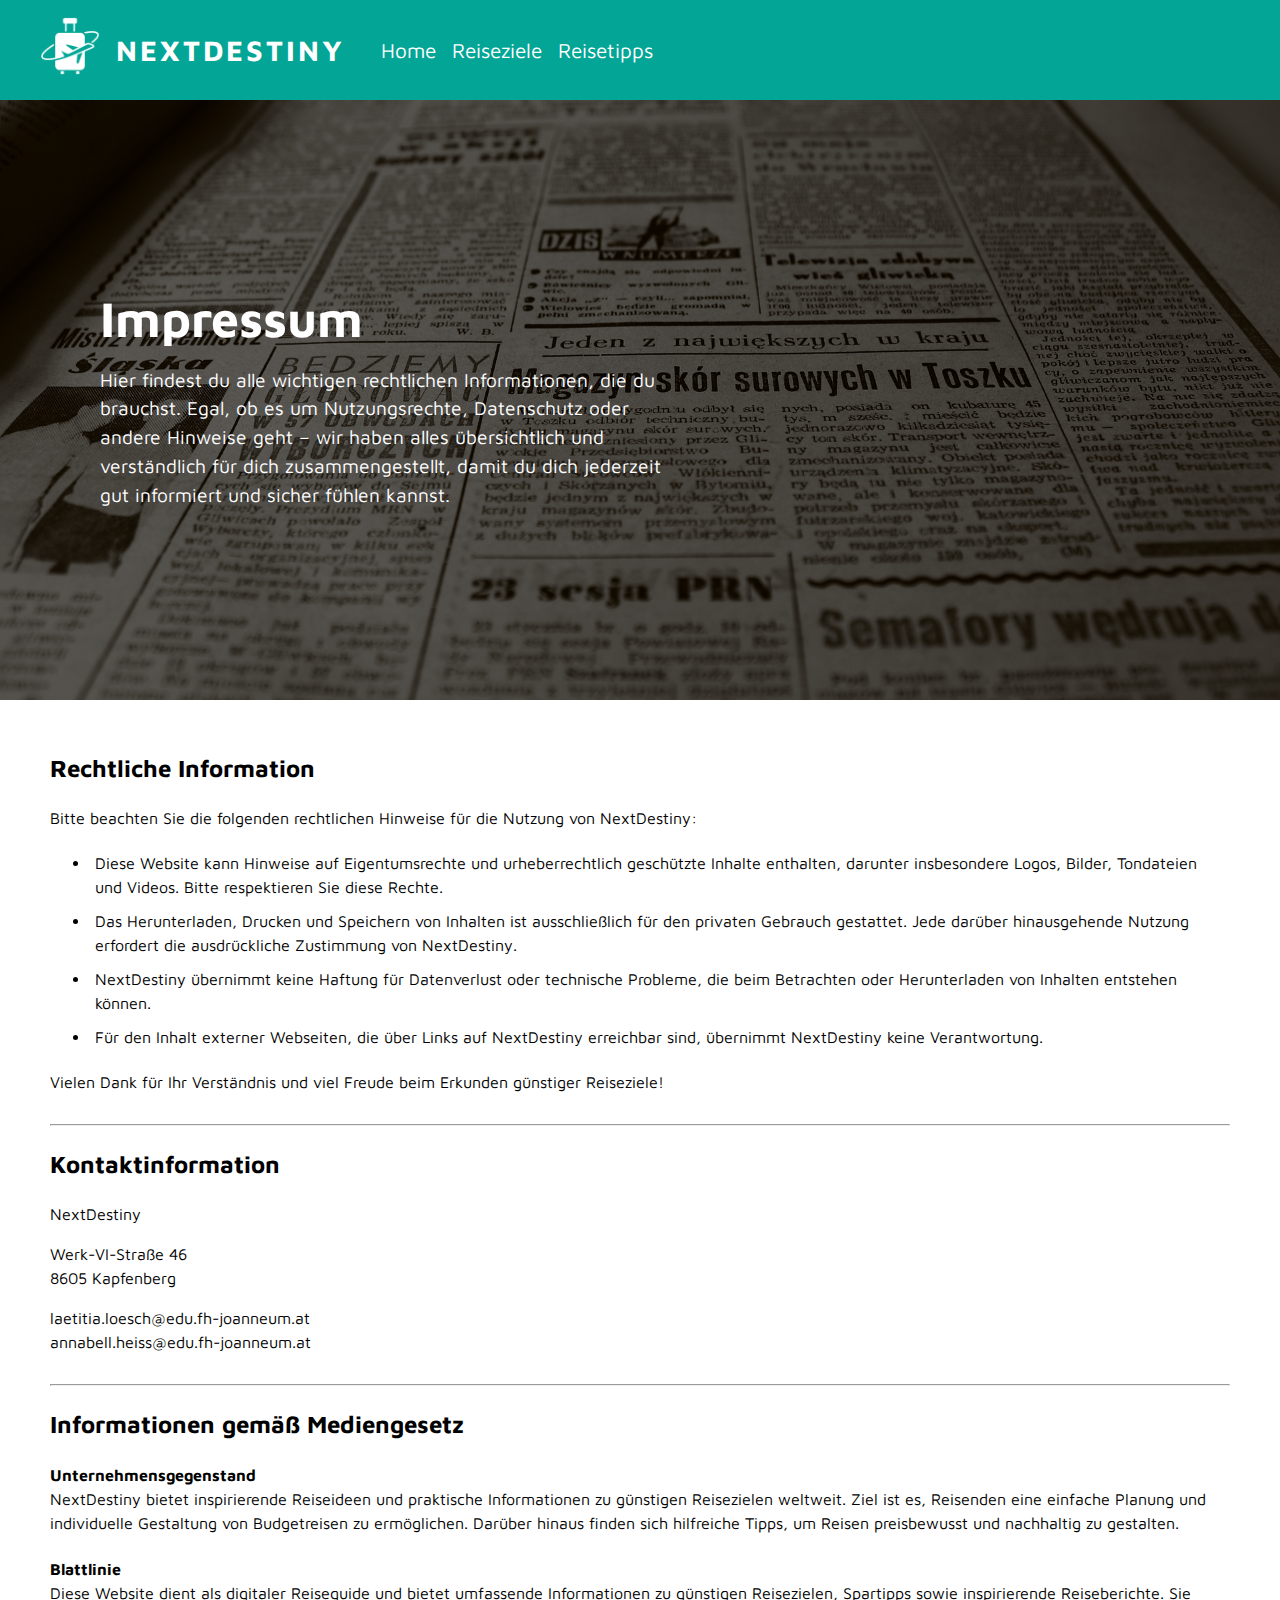
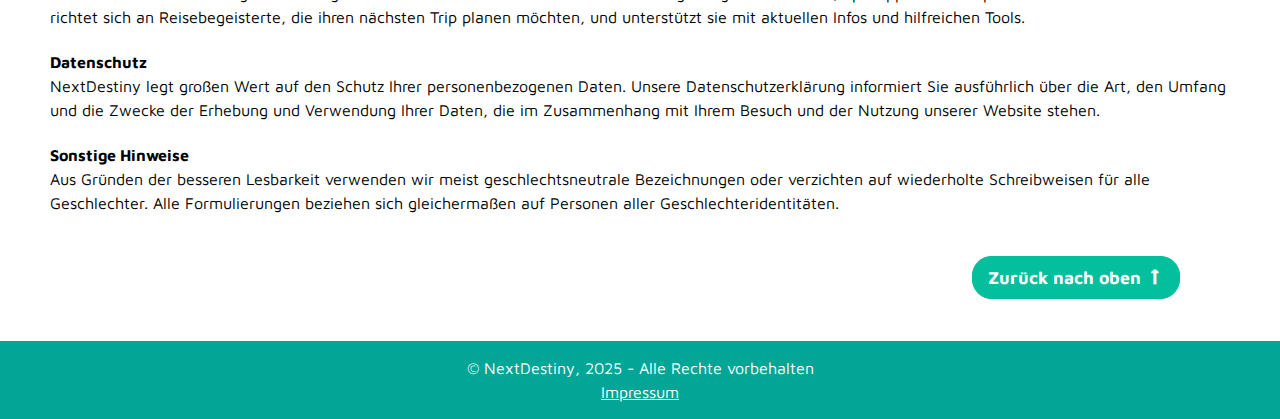
==== impressum.html @ 3f6e86ed "Initialer Commit" ====
<!DOCTYPE html>
<html lang="de">
<head>
  <meta name="viewport" content="width=device-width, initial-scale=1.0">
  <meta charset="UTF-8">
  <link rel="stylesheet" href="./css/impressum//style.css">
  <link rel="stylesheet" href="./css/impressum//tablet.css">
  <link rel="stylesheet" href="./css/impressum//mobile.css">

  <title>Impressum</title>
</head>
<body>
  <header>
    <!-- Navigation -->
    <nav class="navbar" id="navbar">
      <div class="menu-toggle" id="mobile-menu">
        <span class="bar"></span>
        <span class="bar"></span>
        <span class="bar"></span>
      </div>
        <ul class="nav-list">
          <li><a href="index.html"><img src="./img/logo.png" alt=""></a></li>
          <li class="name"><a href="./index.html">NextDestiny</a></li>
          <li><a href="./index.html">Home</a></li>
          <li><a href="./reiseziele.html">Reiseziele</a></li>
          <li><a href="./reisetipps.html">Reisetipps</a></li>
        </ul>
    </nav>

    
    <!-- Banner -->
    <div class="header-image">
      <div class="background-img"></div>
      <div class="text">
        <h1>Impressum</h1>
        <p>
          Hier findest du alle wichtigen rechtlichen Informationen, die du brauchst. Egal, ob es um Nutzungsrechte, Datenschutz oder andere Hinweise geht – wir haben alles übersichtlich und verständlich für dich zusammengestellt, damit du dich jederzeit gut informiert und sicher fühlen kannst.
        </p>
      </div>
    </div>

  </header>


  <main>
    <section id="info">
      <h2>Rechtliche Information</h2>
      <p>Bitte beachten Sie die folgenden rechtlichen Hinweise für die Nutzung von NextDestiny:
        <ul>
          <li>
            Diese Website kann Hinweise auf Eigentumsrechte und urheberrechtlich geschützte Inhalte enthalten, darunter insbesondere Logos, Bilder, Tondateien und Videos. Bitte respektieren Sie diese Rechte.
          </li>
          <li>
            Das Herunterladen, Drucken und Speichern von Inhalten ist ausschließlich für den privaten Gebrauch gestattet. Jede darüber hinausgehende Nutzung erfordert die ausdrückliche Zustimmung von NextDestiny.
          </li>
          <li>
            NextDestiny übernimmt keine Haftung für Datenverlust oder technische Probleme, die beim Betrachten oder Herunterladen von Inhalten entstehen können.
          </li>
          <li>
            Für den Inhalt externer Webseiten, die über Links auf NextDestiny erreichbar sind, übernimmt NextDestiny keine Verantwortung.
          </li>
        </ul>
        Vielen Dank für Ihr Verständnis und viel Freude beim Erkunden günstiger Reiseziele!
        </p>
    </section>

    <hr>

    <section id="kontakt">
      <h2>Kontaktinformation</h2>
      <p>NextDestiny</p>
      <p>Werk-VI-Straße 46 <br> 8605 Kapfenberg</p>
      <p>
        laetitia.loesch@edu.fh-joanneum.at
        <br>
        annabell.heiss@edu.fh-joanneum.at
      </p>
    </section>

    <hr>

    <section id="mediengesetz">
      <h2>Informationen gemäß Mediengesetz</h2>
      <h4>Unternehmensgegenstand</h4>
      <p>
        NextDestiny bietet inspirierende Reiseideen und praktische Informationen zu günstigen Reisezielen weltweit. Ziel ist es, Reisenden eine einfache Planung und individuelle Gestaltung von Budgetreisen zu ermöglichen. Darüber hinaus finden sich hilfreiche Tipps, um Reisen preisbewusst und nachhaltig zu gestalten.
      </p>

      <h4>Blattlinie</h4>
      <p>
        Diese Website dient als digitaler Reiseguide und bietet umfassende Informationen zu günstigen Reisezielen, Spartipps sowie inspirierende Reiseberichte. Sie richtet sich an Reisebegeisterte, die ihren nächsten Trip planen möchten, und unterstützt sie mit aktuellen Infos und hilfreichen Tools.
      </p>

      <h4>Datenschutz</h4>
      <p>
        NextDestiny legt großen Wert auf den Schutz Ihrer personenbezogenen Daten. Unsere Datenschutzerklärung informiert Sie ausführlich über die Art, den Umfang und die Zwecke der Erhebung und Verwendung Ihrer Daten, die im Zusammenhang mit Ihrem Besuch und der Nutzung unserer Website stehen.
      </p>
  
      <h4>Sonstige Hinweise</h4>
      <p>
        Aus Gründen der besseren Lesbarkeit verwenden wir meist geschlechtsneutrale Bezeichnungen oder verzichten auf wiederholte Schreibweisen für alle Geschlechter. Alle Formulierungen beziehen sich gleichermaßen auf Personen aller Geschlechteridentitäten.
      </p>

    </section>


    <section id="back-to-top">
      <a href="#navbar">Zurück nach oben 🠕</a>
    </section>

  </main>

  <footer> &copy; NextDestiny, 2025 - Alle Rechte vorbehalten  
    <br>
    <a href="./impressum.html">Impressum</a> </footer>

  <script>
    document.addEventListener("DOMContentLoaded", function() {
      document.getElementById("mobile-menu").addEventListener("click", function() {
        document.querySelector(".nav-list").classList.toggle("active");
      })
    });

    document.querySelectorAll(".nav-list a").forEach(link => {
      link.addEventListener("click", function() {
        document.querySelector(".nav-list").classList.remove("active");
      })
    })

  </script>

</body>
</html>
---- css/impressum/style.css ----
@import url('https://fonts.googleapis.com/css2?family=Maven+Pro:wght@400..900&family=Raleway:ital,wght@0,100..900;1,100..900&family=Trispace:wght@100..800&display=swap');
html {
    scroll-behavior: smooth;
}

body {
    margin: 0;
    padding: 0;
    font-family: "Maven Pro", serif;
    line-height: 1.5;
}

/* Navigation ------------------------------------------------------------------------------------*/
.navbar {
    display: flex;
    justify-content: space-between;
    background-color: #03A696;
    box-shadow: 0px 2px 4px rgba(0,0,0,0.1);
}

.nav-list {
    list-style: none;
    display: flex;
    gap: 1rem;
    align-items: center;
    justify-content: center;
}

.nav-list img {
    width: 60px;
    height: 60px;
}

.nav-list li {
    list-style: none;
    font-size: 1.3em;
}

.nav-list li a {
    text-decoration: none;
    color: white;
}

.nav-list li a:hover {
    font-weight: bold;
    transition: 0.2s ease;
}

.nav-list .name {
    font-size: 1.8em;
    letter-spacing: 3px;
    padding-right: 20px;
    text-transform: uppercase;
    font-weight: bold;
}

.menu-toggle{
    display: none;
    flex-direction: column;
    cursor: pointer;
    padding: 20px;
}

.menu-toggle .bar {
    background-color: white;
    height: 2.5px;
    width: 30px;
    margin: 3px 0;
}

/* Banner --------------------------------------------------------------------------------*/
.header-image {
    position: relative;
    width: 100%;
    height: 600px;
    display: flex;
    align-items: center; /* Vertikal zentrieren */
}
 .header-image p {
     width: 50%;
     font-size: 1.2em;
     margin: 10px 0;
 }

.background-img {
    background-image: url(./header-impressum.jpg);
    filter: brightness(0.4);
    background-repeat: no-repeat;
    background-position: center;
    background-size: cover;
    position: absolute;
    height: 100%;
    width: 100%;
    z-index: 1;
}
.text{
    position: relative;
    color: white;
    z-index: 2;
    padding-left: 100px;
}
.text h1{
    margin: 0;
    padding: 0;
    font-size: 50px;
}

.header-image button{
    margin-top: 20px;
    border: 1px solid #04BF9D;
    border-radius: 20px;
    padding: 10px 15px;
    background-color: #04BF9D ;
    cursor: pointer;
}

.header-image button:hover{
    background-color: #038C7F;
    border-color: #038C7F;
}

.header-image button a{
    text-decoration: none;
    color: white;
    font-family: "Maven Pro", serif;
    font-weight: bold;
    text-transform: uppercase;

}

/* Main */

main {
    margin: 50px;
}

h2 {
    margin-top: 20px;
}

h4 {
    margin-bottom: 0;
}

#info {
    margin-bottom: 30px;
}

#kontakt {
    margin-bottom: 30px;
}

#mediengesetz {
    margin-bottom: 50px;
}

#mediengesetz p {
    margin-top: 0;
}

#info li {
    padding: 5px;
}



#back-to-top{
    text-align: end;
    margin-right: 50px;
    margin-top: 20px;

}
#back-to-top a{
    text-decoration: none;
    color: white;
    font-weight: bold;
    font-size: 1.1em;
    border: 1px solid #04BF9D;
    border-radius: 20px;
    padding: 10px 15px;
    background-color: #04BF9D ;
    cursor: pointer;

}

#back-to-top a:hover{
    text-decoration-line: underline;
    background-color: #038C7F;
    border-color: #038C7F;
}

footer{
    padding: 15px 0;
    margin-top: 50px;
    background-color:  #03A696;
    color: white;
    text-align: center;
}

footer a {
    color: #FFF;
}
---- css/impressum/tablet.css ----
@media (max-width: 992px){

    .menu-toggle{
        display: flex;
        z-index: 10;
    }

    .nav-list{
        display: none; /*Menü vom Desktop ausblenden*/
        flex-direction: column;
        background-color: #03A696;
        position: absolute;
        top: 49px;
        right: 0;
        left: 0;
        padding: 20px;
        z-index: 9;
    }

    .nav-list .name{
        display: none;
    }

    .nav-list li{
        text-align: center;
        margin-bottom: 10px;
    }

    .nav-list li:last-child{
        border: none;
    }

    .nav-list.active{
        display: block;
    }

    .header-image p {
        width: 80%;
    }

    /* Content ------------------------------------------------------------------------------------------*/
    #about-1 {
        margin: 20px 100px;
    }

    #about-1 .about-text p {
        margin: 10px 0;
    }
    #about-1 .about-text h2 {
        margin: 0;
    }

    #about-1 .about-img{
        padding: 10px;
    }

    main hr{
        margin: 50px 100px;
    }

    #about-2 {
        margin: 20px;
    }

    #about-2 .about-text{
        width: 60%;
        display: flex;
        flex-direction: column;
        justify-content: center; /* Vertikal zentrieren des Textes */
        font-size: 1.1em;
        padding: 20px 0;

    }
    #about-2 .about-text p {
        margin: 10px 30px 10px 0;
    }

    #about-2 .about-img{
        width: 30%;
        display: flex;
        align-items: center; /* Zentriert das Bild vertikal */
        justify-content: center;
        padding: 10px;
    }

    #about-2 img{
        width: 100%;
        height: 100%;
        object-fit: cover;
    }
    
    #expectation{
        display: flex;
        margin-left: 50px;
        margin-right: 50px;
    }
    
    #expectation .expectation-text{
        text-align: left;
    }
    
    #expectation img{
        width: 40%;
        height: 80%;
        margin-top: 110px;
        margin-right: 20px;
    }

    /* Banner */
    .tipps-image {
        height: 400px;
    }
    .tipps-image p {
        padding: 0 100px;
    }

    .tipps-text h1{
        font-size: 40px;
    }

    #top-destinations h2{
        text-align: center;
        color: #038C7F;
        font-size: 30px;
        margin-bottom: 30px;
    }
    #top-destinations .destinations {
        display: grid;
        grid-template-columns: 1fr 1fr;
        gap: 50px;
        margin: 0 50px;
    }

    #top-destinations #column1{
        grid-column-start: 1;
        grid-column-end: 2;
        grid-row: 1;
    }
    #top-destinations #column2{
        grid-column-start: 2;
        grid-column-end: 3;
        grid-row: 1;
    }

    #top-destinations #column3{
        grid-column-start: 1;
        grid-column-end: 3;
        grid-row: 2;
    }
    #top-destinations .destinations img{
        width: 100%;
        height: auto;
        border-radius: 20px;
        box-shadow: 2px 2px 4px rgba(0,0,0,0.3);
    }
    #top-destinations .destinations .column{
        width: 100%;
        display: flex;
        flex-direction: column;
        justify-content: space-between; /*Link auf gleicher Höhe*/

    }
    #top-destinations .destinations .column h3{
        margin-top: 10px;
        margin-bottom: 0;
    }

    #top-destinations .destinations .column p{
        margin-top: 5px;
        margin-bottom: 20px;
    }
    #top-destinations .destinations .column a{
        color: #038C7F ;
        text-decoration: none;

    }

    #top-destinations .destinations .column a:hover{
        color:#04BF9D ;
        text-decoration-line: underline;
    }

    #back-to-top{
        text-align: end;
        margin-right: 50px;
        margin-top: 20px;

    }

    #back-to-top{
        text-align: end;
        margin-right: 30px;
        margin-top: 20px;

    }

    #back-to-top a{
        font-size: 1.0em;
    }
    
}
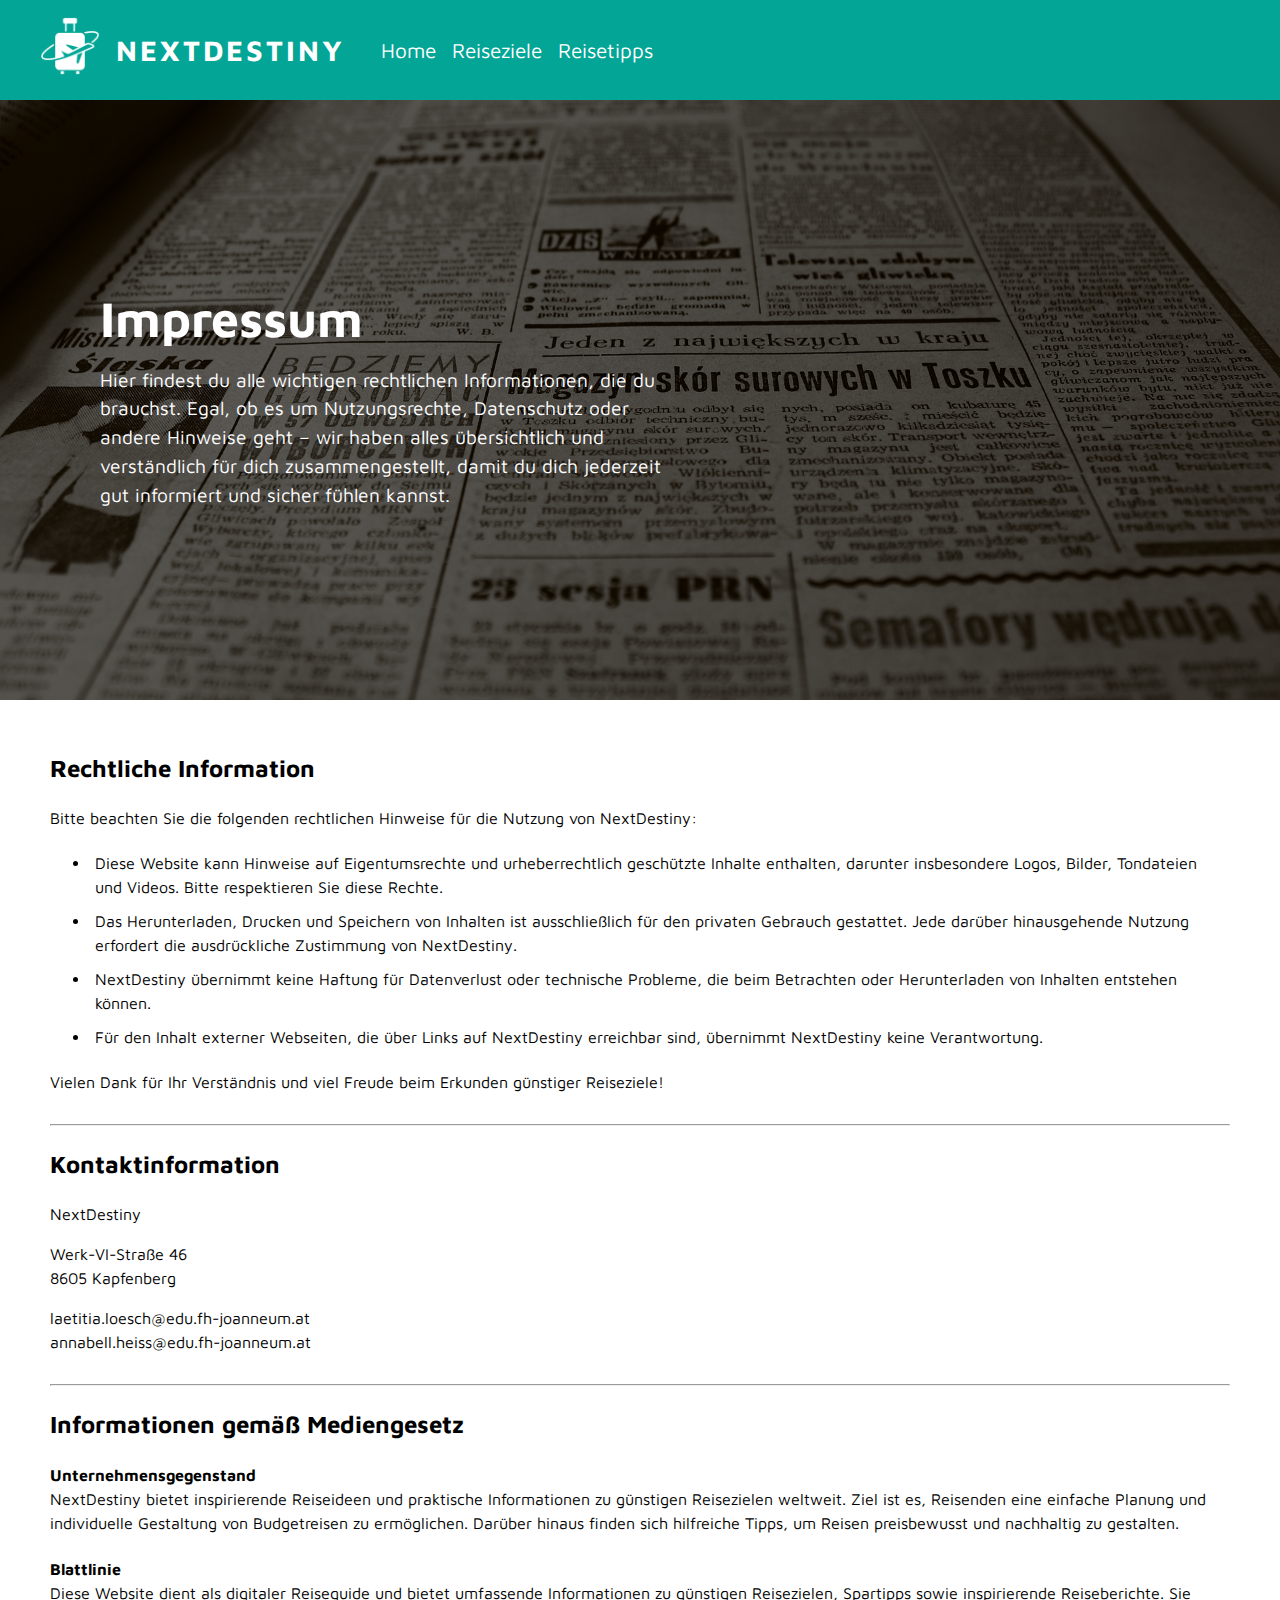
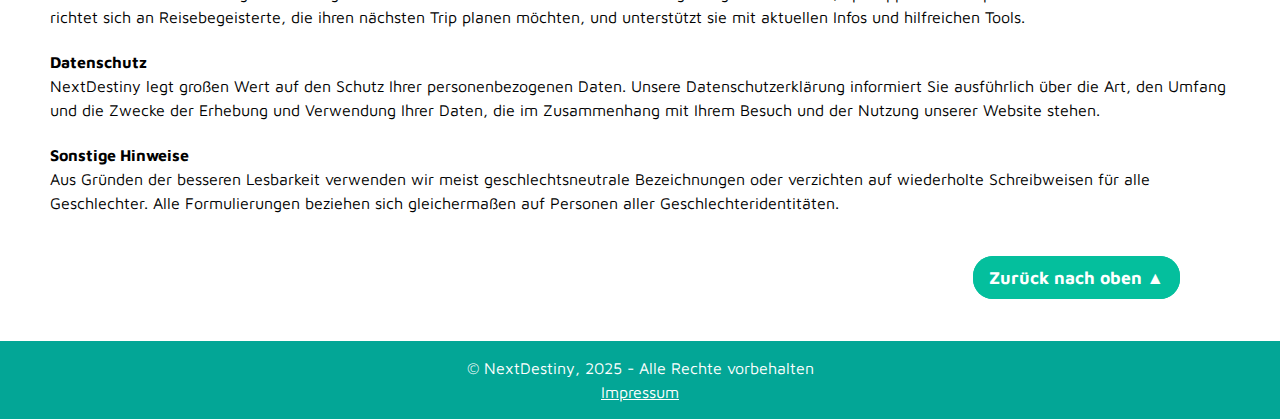
==== commit 0e322838: "Update all" ====
--- a/impressum.html
+++ b/impressum.html
@@ -1,133 +1,138 @@
-<!DOCTYPE html>
-<html lang="de">
-<head>
-  <meta name="viewport" content="width=device-width, initial-scale=1.0">
-  <meta charset="UTF-8">
-  <link rel="stylesheet" href="./css/impressum//style.css">
-  <link rel="stylesheet" href="./css/impressum//tablet.css">
-  <link rel="stylesheet" href="./css/impressum//mobile.css">
-
-  <title>Impressum</title>
-</head>
-<body>
-  <header>
-    <!-- Navigation -->
-    <nav class="navbar" id="navbar">
-      <div class="menu-toggle" id="mobile-menu">
-        <span class="bar"></span>
-        <span class="bar"></span>
-        <span class="bar"></span>
-      </div>
-        <ul class="nav-list">
-          <li><a href="index.html"><img src="./img/logo.png" alt=""></a></li>
-          <li class="name"><a href="./index.html">NextDestiny</a></li>
-          <li><a href="./index.html">Home</a></li>
-          <li><a href="./reiseziele.html">Reiseziele</a></li>
-          <li><a href="./reisetipps.html">Reisetipps</a></li>
-        </ul>
-    </nav>
-
-    
-    <!-- Banner -->
-    <div class="header-image">
-      <div class="background-img"></div>
-      <div class="text">
-        <h1>Impressum</h1>
-        <p>
-          Hier findest du alle wichtigen rechtlichen Informationen, die du brauchst. Egal, ob es um Nutzungsrechte, Datenschutz oder andere Hinweise geht – wir haben alles übersichtlich und verständlich für dich zusammengestellt, damit du dich jederzeit gut informiert und sicher fühlen kannst.
-        </p>
-      </div>
-    </div>
-
-  </header>
-
-
-  <main>
-    <section id="info">
-      <h2>Rechtliche Information</h2>
-      <p>Bitte beachten Sie die folgenden rechtlichen Hinweise für die Nutzung von NextDestiny:
-        <ul>
-          <li>
-            Diese Website kann Hinweise auf Eigentumsrechte und urheberrechtlich geschützte Inhalte enthalten, darunter insbesondere Logos, Bilder, Tondateien und Videos. Bitte respektieren Sie diese Rechte.
-          </li>
-          <li>
-            Das Herunterladen, Drucken und Speichern von Inhalten ist ausschließlich für den privaten Gebrauch gestattet. Jede darüber hinausgehende Nutzung erfordert die ausdrückliche Zustimmung von NextDestiny.
-          </li>
-          <li>
-            NextDestiny übernimmt keine Haftung für Datenverlust oder technische Probleme, die beim Betrachten oder Herunterladen von Inhalten entstehen können.
-          </li>
-          <li>
-            Für den Inhalt externer Webseiten, die über Links auf NextDestiny erreichbar sind, übernimmt NextDestiny keine Verantwortung.
-          </li>
-        </ul>
-        Vielen Dank für Ihr Verständnis und viel Freude beim Erkunden günstiger Reiseziele!
-        </p>
-    </section>
-
-    <hr>
-
-    <section id="kontakt">
-      <h2>Kontaktinformation</h2>
-      <p>NextDestiny</p>
-      <p>Werk-VI-Straße 46 <br> 8605 Kapfenberg</p>
-      <p>
-        laetitia.loesch@edu.fh-joanneum.at
-        <br>
-        annabell.heiss@edu.fh-joanneum.at
-      </p>
-    </section>
-
-    <hr>
-
-    <section id="mediengesetz">
-      <h2>Informationen gemäß Mediengesetz</h2>
-      <h4>Unternehmensgegenstand</h4>
-      <p>
-        NextDestiny bietet inspirierende Reiseideen und praktische Informationen zu günstigen Reisezielen weltweit. Ziel ist es, Reisenden eine einfache Planung und individuelle Gestaltung von Budgetreisen zu ermöglichen. Darüber hinaus finden sich hilfreiche Tipps, um Reisen preisbewusst und nachhaltig zu gestalten.
-      </p>
-
-      <h4>Blattlinie</h4>
-      <p>
-        Diese Website dient als digitaler Reiseguide und bietet umfassende Informationen zu günstigen Reisezielen, Spartipps sowie inspirierende Reiseberichte. Sie richtet sich an Reisebegeisterte, die ihren nächsten Trip planen möchten, und unterstützt sie mit aktuellen Infos und hilfreichen Tools.
-      </p>
-
-      <h4>Datenschutz</h4>
-      <p>
-        NextDestiny legt großen Wert auf den Schutz Ihrer personenbezogenen Daten. Unsere Datenschutzerklärung informiert Sie ausführlich über die Art, den Umfang und die Zwecke der Erhebung und Verwendung Ihrer Daten, die im Zusammenhang mit Ihrem Besuch und der Nutzung unserer Website stehen.
-      </p>
-  
-      <h4>Sonstige Hinweise</h4>
-      <p>
-        Aus Gründen der besseren Lesbarkeit verwenden wir meist geschlechtsneutrale Bezeichnungen oder verzichten auf wiederholte Schreibweisen für alle Geschlechter. Alle Formulierungen beziehen sich gleichermaßen auf Personen aller Geschlechteridentitäten.
-      </p>
-
-    </section>
-
-
-    <section id="back-to-top">
-      <a href="#navbar">Zurück nach oben 🠕</a>
-    </section>
-
-  </main>
-
-  <footer> &copy; NextDestiny, 2025 - Alle Rechte vorbehalten  
-    <br>
-    <a href="./impressum.html">Impressum</a> </footer>
-
-  <script>
-    document.addEventListener("DOMContentLoaded", function() {
-      document.getElementById("mobile-menu").addEventListener("click", function() {
-        document.querySelector(".nav-list").classList.toggle("active");
-      })
-    });
-
-    document.querySelectorAll(".nav-list a").forEach(link => {
-      link.addEventListener("click", function() {
-        document.querySelector(".nav-list").classList.remove("active");
-      })
-    })
-
-  </script>
-
-</body>
+<!DOCTYPE html>
+<html lang="de">
+<head>
+  <meta name="viewport" content="width=device-width, initial-scale=1.0">
+  <meta charset="UTF-8">
+  <link rel="icon" type="image/png" href="./img/favicon.png">
+  <link rel="stylesheet" href="./css/impressum/style.css">
+  <link rel="stylesheet" href="./css/impressum/tablet.css">
+  <link rel="stylesheet" href="./css/impressum/mobile.css">
+
+  <title>Impressum</title>
+</head>
+<body>
+  <header>
+    <!-- Navigation -->
+    <nav class="navbar" id="navbar">
+      <div class="menu-toggle" id="mobile-menu">
+        <span class="bar"></span>
+        <span class="bar"></span>
+        <span class="bar"></span>
+      </div>
+        <ul class="nav-list">
+          <li><a href="index.html"><img src="./img/logo.png" alt=""></a></li>
+          <li class="name"><a href="./index.html">NextDestiny</a></li>
+          <li><a href="./index.html">Home</a></li>
+          <li><a href="./reiseziele.html">Reiseziele</a></li>
+          <li><a href="./reisetipps.html">Reisetipps</a></li>
+        </ul>
+    </nav>
+
+    
+    <!-- Banner -->
+    <div class="header-image">
+      <div class="background-img"></div>
+      <div class="text">
+        <h1>Impressum</h1>
+        <p>
+          Hier findest du alle wichtigen rechtlichen Informationen, die du brauchst. Egal, ob es um Nutzungsrechte, Datenschutz oder andere Hinweise geht – wir haben alles übersichtlich und verständlich für dich zusammengestellt, damit du dich jederzeit gut informiert und sicher fühlen kannst.
+        </p>
+      </div>
+    </div>
+
+  </header>
+
+
+  <main>
+    <!-- Info-Feld -->
+    <section id="info">
+      <h2>Rechtliche Information</h2>
+      <p>Bitte beachten Sie die folgenden rechtlichen Hinweise für die Nutzung von NextDestiny:
+        <ul>
+          <li>
+            Diese Website kann Hinweise auf Eigentumsrechte und urheberrechtlich geschützte Inhalte enthalten, darunter insbesondere Logos, Bilder, Tondateien und Videos. Bitte respektieren Sie diese Rechte.
+          </li>
+          <li>
+            Das Herunterladen, Drucken und Speichern von Inhalten ist ausschließlich für den privaten Gebrauch gestattet. Jede darüber hinausgehende Nutzung erfordert die ausdrückliche Zustimmung von NextDestiny.
+          </li>
+          <li>
+            NextDestiny übernimmt keine Haftung für Datenverlust oder technische Probleme, die beim Betrachten oder Herunterladen von Inhalten entstehen können.
+          </li>
+          <li>
+            Für den Inhalt externer Webseiten, die über Links auf NextDestiny erreichbar sind, übernimmt NextDestiny keine Verantwortung.
+          </li>
+        </ul>
+        Vielen Dank für Ihr Verständnis und viel Freude beim Erkunden günstiger Reiseziele!
+        </p>
+    </section>
+
+    <hr>
+
+    <!-- Kontakt-Feld -->
+    <section id="kontakt">
+      <h2>Kontaktinformation</h2>
+      <p>NextDestiny</p>
+      <p>Werk-VI-Straße 46 <br> 8605 Kapfenberg</p>
+      <p>
+        laetitia.loesch@edu.fh-joanneum.at
+        <br>
+        annabell.heiss@edu.fh-joanneum.at
+      </p>
+    </section>
+
+    <hr>
+
+    <!-- Mediengestz-Feld -->
+    <section id="mediengesetz">
+      <h2>Informationen gemäß Mediengesetz</h2>
+      <h4>Unternehmensgegenstand</h4>
+      <p>
+        NextDestiny bietet inspirierende Reiseideen und praktische Informationen zu günstigen Reisezielen weltweit. Ziel ist es, Reisenden eine einfache Planung und individuelle Gestaltung von Budgetreisen zu ermöglichen. Darüber hinaus finden sich hilfreiche Tipps, um Reisen preisbewusst und nachhaltig zu gestalten.
+      </p>
+
+      <h4>Blattlinie</h4>
+      <p>
+        Diese Website dient als digitaler Reiseguide und bietet umfassende Informationen zu günstigen Reisezielen, Spartipps sowie inspirierende Reiseberichte. Sie richtet sich an Reisebegeisterte, die ihren nächsten Trip planen möchten, und unterstützt sie mit aktuellen Infos und hilfreichen Tools.
+      </p>
+
+      <h4>Datenschutz</h4>
+      <p>
+        NextDestiny legt großen Wert auf den Schutz Ihrer personenbezogenen Daten. Unsere Datenschutzerklärung informiert Sie ausführlich über die Art, den Umfang und die Zwecke der Erhebung und Verwendung Ihrer Daten, die im Zusammenhang mit Ihrem Besuch und der Nutzung unserer Website stehen.
+      </p>
+  
+      <h4>Sonstige Hinweise</h4>
+      <p>
+        Aus Gründen der besseren Lesbarkeit verwenden wir meist geschlechtsneutrale Bezeichnungen oder verzichten auf wiederholte Schreibweisen für alle Geschlechter. Alle Formulierungen beziehen sich gleichermaßen auf Personen aller Geschlechteridentitäten.
+      </p>
+
+    </section>
+
+    <!-- Zurück nach Oben-Button-->
+    <section id="back-to-top">
+      <a href="#navbar">Zurück nach oben &#9650;</a>
+    </section>
+
+  </main>
+
+  <!-- Footer -->
+  <footer> &copy; NextDestiny, 2025 - Alle Rechte vorbehalten  
+    <br>
+    <a href="./impressum.html">Impressum</a> </footer>
+
+  <script>
+    document.addEventListener("DOMContentLoaded", function() {
+      document.getElementById("mobile-menu").addEventListener("click", function() {
+        document.querySelector(".nav-list").classList.toggle("active");
+      })
+    });
+
+    document.querySelectorAll(".nav-list a").forEach(link => {
+      link.addEventListener("click", function() {
+        document.querySelector(".nav-list").classList.remove("active");
+      })
+    })
+
+  </script>
+
+</body>
 </html>--- a/css/impressum/style.css
+++ b/css/impressum/style.css
@@ -1,202 +1,202 @@
-@import url('https://fonts.googleapis.com/css2?family=Maven+Pro:wght@400..900&family=Raleway:ital,wght@0,100..900;1,100..900&family=Trispace:wght@100..800&display=swap');
-html {
-    scroll-behavior: smooth;
-}
-
-body {
-    margin: 0;
-    padding: 0;
-    font-family: "Maven Pro", serif;
-    line-height: 1.5;
-}
-
-/* Navigation ------------------------------------------------------------------------------------*/
-.navbar {
-    display: flex;
-    justify-content: space-between;
-    background-color: #03A696;
-    box-shadow: 0px 2px 4px rgba(0,0,0,0.1);
-}
-
-.nav-list {
-    list-style: none;
-    display: flex;
-    gap: 1rem;
-    align-items: center;
-    justify-content: center;
-}
-
-.nav-list img {
-    width: 60px;
-    height: 60px;
-}
-
-.nav-list li {
-    list-style: none;
-    font-size: 1.3em;
-}
-
-.nav-list li a {
-    text-decoration: none;
-    color: white;
-}
-
-.nav-list li a:hover {
-    font-weight: bold;
-    transition: 0.2s ease;
-}
-
-.nav-list .name {
-    font-size: 1.8em;
-    letter-spacing: 3px;
-    padding-right: 20px;
-    text-transform: uppercase;
-    font-weight: bold;
-}
-
-.menu-toggle{
-    display: none;
-    flex-direction: column;
-    cursor: pointer;
-    padding: 20px;
-}
-
-.menu-toggle .bar {
-    background-color: white;
-    height: 2.5px;
-    width: 30px;
-    margin: 3px 0;
-}
-
-/* Banner --------------------------------------------------------------------------------*/
-.header-image {
-    position: relative;
-    width: 100%;
-    height: 600px;
-    display: flex;
-    align-items: center; /* Vertikal zentrieren */
-}
- .header-image p {
-     width: 50%;
-     font-size: 1.2em;
-     margin: 10px 0;
- }
-
-.background-img {
-    background-image: url(./header-impressum.jpg);
-    filter: brightness(0.4);
-    background-repeat: no-repeat;
-    background-position: center;
-    background-size: cover;
-    position: absolute;
-    height: 100%;
-    width: 100%;
-    z-index: 1;
-}
-.text{
-    position: relative;
-    color: white;
-    z-index: 2;
-    padding-left: 100px;
-}
-.text h1{
-    margin: 0;
-    padding: 0;
-    font-size: 50px;
-}
-
-.header-image button{
-    margin-top: 20px;
-    border: 1px solid #04BF9D;
-    border-radius: 20px;
-    padding: 10px 15px;
-    background-color: #04BF9D ;
-    cursor: pointer;
-}
-
-.header-image button:hover{
-    background-color: #038C7F;
-    border-color: #038C7F;
-}
-
-.header-image button a{
-    text-decoration: none;
-    color: white;
-    font-family: "Maven Pro", serif;
-    font-weight: bold;
-    text-transform: uppercase;
-
-}
-
-/* Main */
-
-main {
-    margin: 50px;
-}
-
-h2 {
-    margin-top: 20px;
-}
-
-h4 {
-    margin-bottom: 0;
-}
-
-#info {
-    margin-bottom: 30px;
-}
-
-#kontakt {
-    margin-bottom: 30px;
-}
-
-#mediengesetz {
-    margin-bottom: 50px;
-}
-
-#mediengesetz p {
-    margin-top: 0;
-}
-
-#info li {
-    padding: 5px;
-}
-
-
-
-#back-to-top{
-    text-align: end;
-    margin-right: 50px;
-    margin-top: 20px;
-
-}
-#back-to-top a{
-    text-decoration: none;
-    color: white;
-    font-weight: bold;
-    font-size: 1.1em;
-    border: 1px solid #04BF9D;
-    border-radius: 20px;
-    padding: 10px 15px;
-    background-color: #04BF9D ;
-    cursor: pointer;
-
-}
-
-#back-to-top a:hover{
-    text-decoration-line: underline;
-    background-color: #038C7F;
-    border-color: #038C7F;
-}
-
-footer{
-    padding: 15px 0;
-    margin-top: 50px;
-    background-color:  #03A696;
-    color: white;
-    text-align: center;
-}
-
-footer a {
-    color: #FFF;
-}
+@import url('https://fonts.googleapis.com/css2?family=Maven+Pro:wght@400..900&family=Raleway:ital,wght@0,100..900;1,100..900&family=Trispace:wght@100..800&display=swap');
+html {
+    scroll-behavior: smooth;
+}
+
+body {
+    margin: 0;
+    padding: 0;
+    font-family: "Maven Pro", serif;
+    line-height: 1.5;
+}
+
+/* Navigation ------------------------------------------------------------------------------------*/
+.navbar {
+    display: flex;
+    justify-content: space-between;
+    background-color: #03A696;
+    box-shadow: 0 2px 4px rgba(0,0,0,0.1);
+}
+
+.nav-list {
+    list-style: none;
+    display: flex;
+    gap: 1rem;
+    align-items: center;
+    justify-content: center;
+}
+
+.nav-list img {
+    width: 60px;
+    height: 60px;
+}
+
+.nav-list li {
+    list-style: none;
+    font-size: 1.3em;
+}
+
+.nav-list li a {
+    text-decoration: none;
+    color: white;
+}
+
+.nav-list li a:hover {
+    font-weight: bold;
+    transition: 0.2s ease;
+}
+
+.nav-list .name {
+    font-size: 1.8em;
+    letter-spacing: 3px;
+    padding-right: 20px;
+    text-transform: uppercase;
+    font-weight: bold;
+}
+
+.menu-toggle{
+    display: none;
+    flex-direction: column;
+    cursor: pointer;
+    padding: 20px;
+}
+
+.menu-toggle .bar {
+    background-color: white;
+    height: 2.5px;
+    width: 30px;
+    margin: 3px 0;
+}
+
+/* Header-Banner --------------------------------------------------------------------------------*/
+.header-image {
+    position: relative;
+    width: 100%;
+    height: 600px;
+    display: flex;
+    align-items: center; /* Vertikal zentrieren */
+}
+.header-image p {
+    width: 50%;
+    font-size: 1.2em;
+    margin: 10px 0;
+}
+.background-img {
+    background-image: url(/img/headerbild-impressum.jpg);
+    filter: brightness(0.4);
+    background-repeat: no-repeat;
+    background-position: center;
+    background-size: cover;
+    position: absolute;
+    height: 100%;
+    width: 100%;
+    z-index: 1;
+}
+
+.text {
+    position: relative;
+    color: white;
+    z-index: 2;
+    padding-left: 100px;
+}
+
+.text h1 {
+    margin: 0;
+    padding: 0;
+    font-size: 50px;
+}
+
+.header-image button {
+    margin-top: 20px;
+    border: 1px solid #04BF9D;
+    border-radius: 20px;
+    padding: 10px 15px;
+    background-color: #04BF9D ;
+    cursor: pointer;
+}
+
+.header-image button:hover {
+    background-color: #038C7F;
+    border-color: #038C7F;
+}
+
+.header-image button a {
+    text-decoration: none;
+    color: white;
+    font-family: "Maven Pro", serif;
+    font-weight: bold;
+    text-transform: uppercase;
+}
+
+/* Main ---------------------------------------------------------------------------------------*/
+
+main {
+    margin: 50px;
+}
+
+h2 {
+    margin-top: 20px;
+}
+
+h4 {
+    margin-bottom: 0;
+}
+
+#info {
+    margin-bottom: 30px;
+}
+
+#kontakt {
+    margin-bottom: 30px;
+}
+
+#mediengesetz {
+    margin-bottom: 50px;
+}
+
+#mediengesetz p {
+    margin-top: 0;
+}
+
+#info li {
+    padding: 5px;
+}
+
+
+/* Back to top Button ---------------------------------------------------------------------------------------*/
+#back-to-top {
+    text-align: end;
+    margin-right: 50px;
+    margin-top: 20px;
+}
+
+#back-to-top a {
+    text-decoration: none;
+    color: white;
+    font-weight: bold;
+    font-size: 1.1em;
+    border: 1px solid #04BF9D;
+    border-radius: 20px;
+    padding: 10px 15px;
+    background-color: #04BF9D ;
+    cursor: pointer;
+}
+
+#back-to-top a:hover {
+    text-decoration-line: underline;
+    background-color: #038C7F;
+    border-color: #038C7F;
+}
+
+/* Footer ---------------------------------------------------------------------------------------*/
+footer {
+    padding: 15px 0;
+    margin-top: 50px;
+    background-color:  #03A696;
+    color: white;
+    text-align: center;
+}
+
+footer a {
+    color: #FFF;
+}
--- a/css/impressum/tablet.css
+++ b/css/impressum/tablet.css
@@ -1,203 +1,62 @@
-@media (max-width: 992px){
-
-    .menu-toggle{
-        display: flex;
-        z-index: 10;
-    }
-
-    .nav-list{
-        display: none; /*Menü vom Desktop ausblenden*/
-        flex-direction: column;
-        background-color: #03A696;
-        position: absolute;
-        top: 49px;
-        right: 0;
-        left: 0;
-        padding: 20px;
-        z-index: 9;
-    }
-
-    .nav-list .name{
-        display: none;
-    }
-
-    .nav-list li{
-        text-align: center;
-        margin-bottom: 10px;
-    }
-
-    .nav-list li:last-child{
-        border: none;
-    }
-
-    .nav-list.active{
-        display: block;
-    }
-
-    .header-image p {
-        width: 80%;
-    }
-
-    /* Content ------------------------------------------------------------------------------------------*/
-    #about-1 {
-        margin: 20px 100px;
-    }
-
-    #about-1 .about-text p {
-        margin: 10px 0;
-    }
-    #about-1 .about-text h2 {
-        margin: 0;
-    }
-
-    #about-1 .about-img{
-        padding: 10px;
-    }
-
-    main hr{
-        margin: 50px 100px;
-    }
-
-    #about-2 {
-        margin: 20px;
-    }
-
-    #about-2 .about-text{
-        width: 60%;
-        display: flex;
-        flex-direction: column;
-        justify-content: center; /* Vertikal zentrieren des Textes */
-        font-size: 1.1em;
-        padding: 20px 0;
-
-    }
-    #about-2 .about-text p {
-        margin: 10px 30px 10px 0;
-    }
-
-    #about-2 .about-img{
-        width: 30%;
-        display: flex;
-        align-items: center; /* Zentriert das Bild vertikal */
-        justify-content: center;
-        padding: 10px;
-    }
-
-    #about-2 img{
-        width: 100%;
-        height: 100%;
-        object-fit: cover;
-    }
-    
-    #expectation{
-        display: flex;
-        margin-left: 50px;
-        margin-right: 50px;
-    }
-    
-    #expectation .expectation-text{
-        text-align: left;
-    }
-    
-    #expectation img{
-        width: 40%;
-        height: 80%;
-        margin-top: 110px;
-        margin-right: 20px;
-    }
-
-    /* Banner */
-    .tipps-image {
-        height: 400px;
-    }
-    .tipps-image p {
-        padding: 0 100px;
-    }
-
-    .tipps-text h1{
-        font-size: 40px;
-    }
-
-    #top-destinations h2{
-        text-align: center;
-        color: #038C7F;
-        font-size: 30px;
-        margin-bottom: 30px;
-    }
-    #top-destinations .destinations {
-        display: grid;
-        grid-template-columns: 1fr 1fr;
-        gap: 50px;
-        margin: 0 50px;
-    }
-
-    #top-destinations #column1{
-        grid-column-start: 1;
-        grid-column-end: 2;
-        grid-row: 1;
-    }
-    #top-destinations #column2{
-        grid-column-start: 2;
-        grid-column-end: 3;
-        grid-row: 1;
-    }
-
-    #top-destinations #column3{
-        grid-column-start: 1;
-        grid-column-end: 3;
-        grid-row: 2;
-    }
-    #top-destinations .destinations img{
-        width: 100%;
-        height: auto;
-        border-radius: 20px;
-        box-shadow: 2px 2px 4px rgba(0,0,0,0.3);
-    }
-    #top-destinations .destinations .column{
-        width: 100%;
-        display: flex;
-        flex-direction: column;
-        justify-content: space-between; /*Link auf gleicher Höhe*/
-
-    }
-    #top-destinations .destinations .column h3{
-        margin-top: 10px;
-        margin-bottom: 0;
-    }
-
-    #top-destinations .destinations .column p{
-        margin-top: 5px;
-        margin-bottom: 20px;
-    }
-    #top-destinations .destinations .column a{
-        color: #038C7F ;
-        text-decoration: none;
-
-    }
-
-    #top-destinations .destinations .column a:hover{
-        color:#04BF9D ;
-        text-decoration-line: underline;
-    }
-
-    #back-to-top{
-        text-align: end;
-        margin-right: 50px;
-        margin-top: 20px;
-
-    }
-
-    #back-to-top{
-        text-align: end;
-        margin-right: 30px;
-        margin-top: 20px;
-
-    }
-
-    #back-to-top a{
-        font-size: 1.0em;
-    }
-    
-}
-
-
+@media (max-width: 992px){
+
+    /* Navigation  ---------------------------------------------------------------------------------------*/
+    .menu-toggle {
+        display: flex;
+        z-index: 10;
+    }
+
+    .nav-list {
+        display: none; /*Menü vom Desktop ausblenden*/
+        flex-direction: column;
+        background-color: #03A696;
+        position: absolute;
+        top: 49px;
+        right: 0;
+        left: 0;
+        padding: 20px;
+        z-index: 9;
+    }
+
+    .nav-list .name {
+        display: none;
+    }
+
+    .nav-list li {
+        text-align: center;
+        margin-bottom: 10px;
+    }
+
+    .nav-list li:last-child {
+        border: none;
+    }
+
+    .nav-list.active {
+        display: block;
+    }
+
+    /* Header-Banner ---------------------------------------------------------------------------------------*/
+    .header-image p {
+        width: 80%;
+    }
+
+    /* Back to Top Button ---------------------------------------------------------------------------------------*/
+    #back-to-top {
+        text-align: end;
+        margin-right: 50px;
+        margin-top: 20px;
+    }
+
+    #back-to-top {
+        text-align: end;
+        margin-right: 30px;
+        margin-top: 20px;
+    }
+
+    #back-to-top a {
+        font-size: 1.0em;
+    }
+    
+}
+
+
--- a/css/impressum/mobile.css
+++ b/css/impressum/mobile.css
@@ -0,0 +1,101 @@
+@media (max-width: 768px){
+
+    /* Navigation ---------------------------------------------------------------------------------------*/
+    .menu-toggle {
+        display: flex;
+        z-index: 10;
+    }
+
+    .nav-list {
+        display: none; /*Menü vom Desktop ausblenden*/
+        flex-direction: column;
+        background-color: #03A696;
+        position: absolute;
+        top: 49px;
+        right: 0;
+        left: 0;
+        padding: 20px;
+        z-index: 9;
+    }
+
+    .nav-list .name {
+        display: none;
+    }
+
+    .nav-list li {
+        text-align: center;
+        margin-bottom: 10px;
+    }
+
+    .nav-list li:last-child {
+        border: none;
+    }
+
+    .nav-list.active {
+        display: block;
+    }
+
+    /* Header Banner ---------------------------------------------------------------------------------------*/
+    .header-image {
+        position: relative;
+        width: 100%;
+        height: 600px;
+        display: flex;
+        align-items: center;
+    }
+
+    .header-image p {
+        width: 100%;
+        font-size: 1.3em;
+        margin: 10px 0;
+        line-height: 1.4;
+    }
+
+    .header-image .text {
+        position: relative;
+        color: white;
+        z-index: 2;
+        padding: 40px;
+        text-align: center;
+    }
+
+    .header-image.text h1 {
+        margin: 0;
+        padding: 0;
+        font-size: 55px;
+    }
+
+    .header-image button {
+        margin-top: 30px;
+        border: 1px solid #04BF9D;
+        border-radius: 30px;
+        padding: 15px 25px;
+        background-color: #04BF9D ;
+        cursor: pointer;
+    }
+
+    .header-image button:hover {
+        background-color: #038C7F;
+        border-color: #038C7F;
+    }
+
+    .header-image button a {
+        text-decoration: none;
+        color: white;
+        font-family: "Maven Pro", serif;
+        font-weight: bold;
+        text-transform: uppercase;
+        font-size: 1.1em;
+    }
+
+    /* Back to top Button ---------------------------------------------------------------------------------------*/
+    #back-to-top {
+        text-align: center;
+        margin-right: 0;
+        margin-top: 50px;
+    }
+
+    #back-to-top a {
+        font-size: 1.0em;
+    }
+}